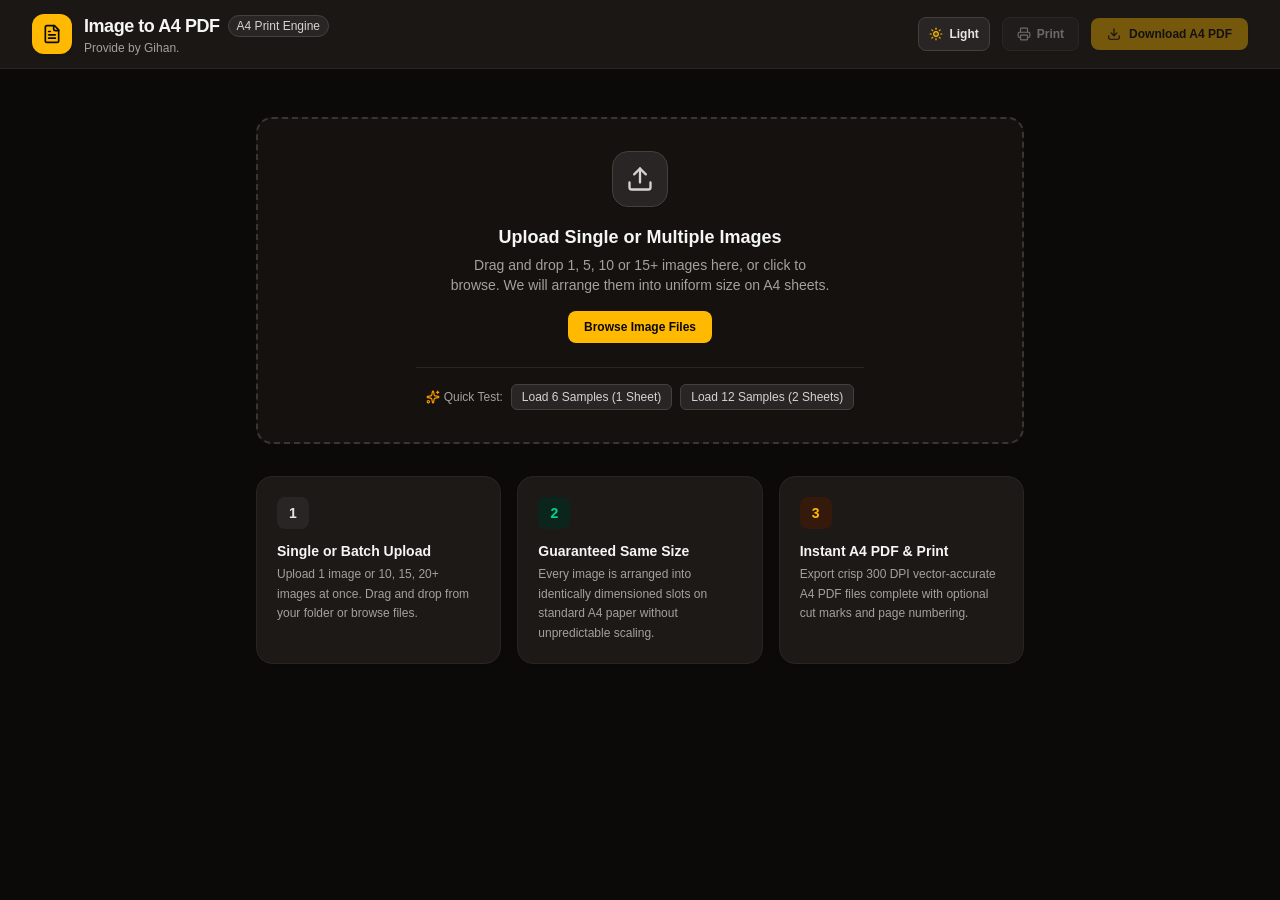
==== index.html @ 35114280 "Add files via upload" ====
<!doctype html>
<html lang="en" class="dark">
  <head>
    <meta charset="UTF-8" />
    <meta name="viewport" content="width=device-width, initial-scale=1.0" />
    <title>Image to A4 PDF Converter</title>
    <meta name="description" content="Arrange single or multiple images into uniform size on A4 sheets, automatically separate horizontal and vertical photos with a toggle switch, and export directly as high-quality PDF." />
    <meta property="og:title" content="Image to A4 PDF Converter" />
    <meta property="og:description" content="Arrange single or multiple images into uniform size on A4 sheets, automatically separate horizontal and vertical photos with a toggle switch, and export directly as high-quality PDF." />
    <meta property="og:type" content="website" />
    <meta name="twitter:card" content="summary_large_image" />
    <script>
      (function() {
        try {
          var saved = localStorage.getItem('theme');
          if (saved === 'light') {
            document.documentElement.classList.remove('dark');
          } else {
            document.documentElement.classList.add('dark');
          }
        } catch (e) {
          document.documentElement.classList.add('dark');
        }
      })();
    </script>
    <script type="module" crossorigin src="./assets/index-CgKPlGkI.js"></script>
    <link rel="stylesheet" crossorigin href="./assets/index-ODS6OtvZ.css">
  </head>
  <body class="bg-stone-100 text-stone-900 dark:bg-stone-950 dark:text-stone-100 transition-colors">
    <div id="root"></div>
  </body>
</html>
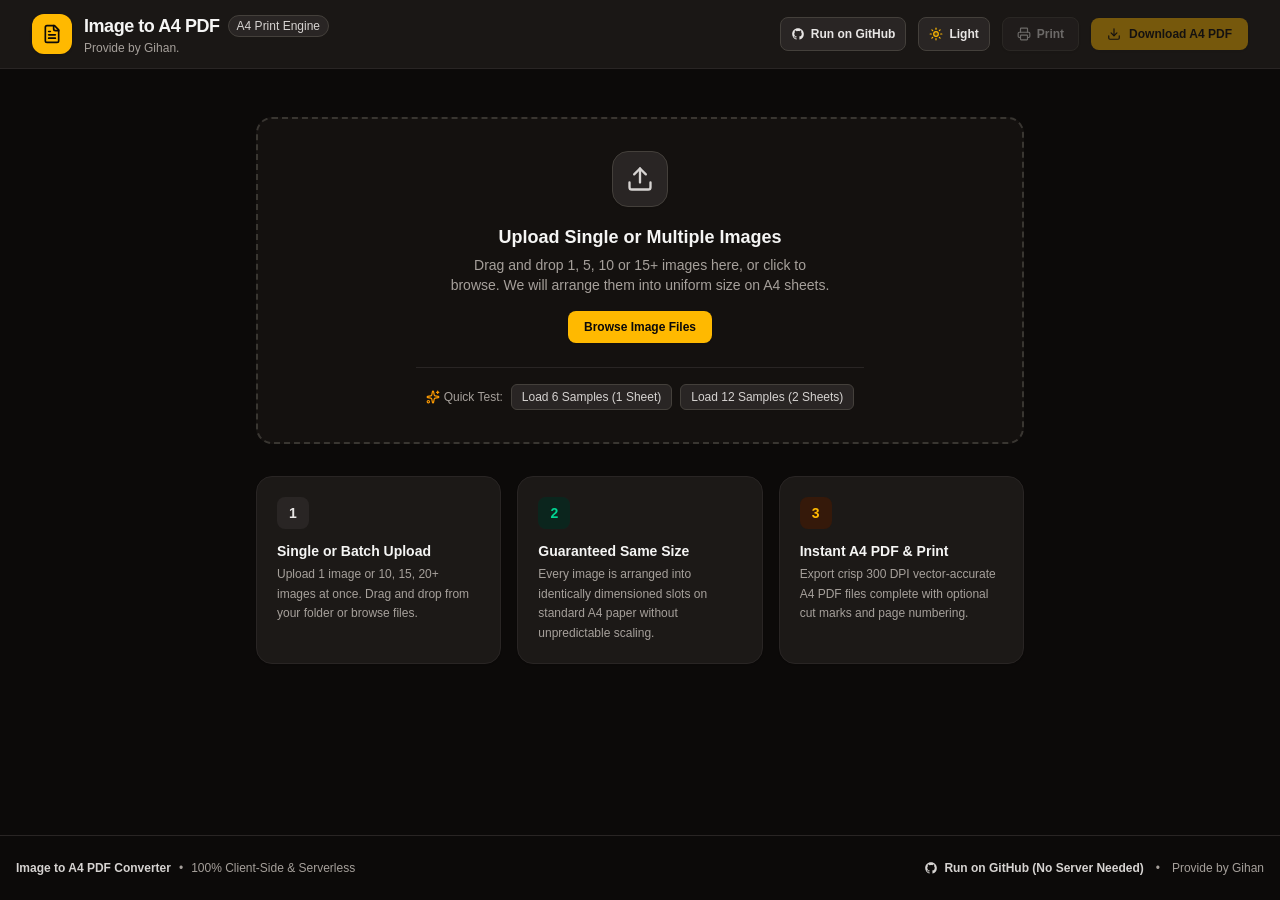
==== commit 56402d6c: "Add files via upload" ====
--- a/index.html
+++ b/index.html
@@ -23,8 +23,8 @@
         }
       })();
     </script>
-    <script type="module" crossorigin src="./assets/index-CgKPlGkI.js"></script>
-    <link rel="stylesheet" crossorigin href="./assets/index-ODS6OtvZ.css">
+    <script type="module" crossorigin src="./assets/index-D0ThckJb.js"></script>
+    <link rel="stylesheet" crossorigin href="./assets/index-DyjaPno1.css">
   </head>
   <body class="bg-stone-100 text-stone-900 dark:bg-stone-950 dark:text-stone-100 transition-colors">
     <div id="root"></div>
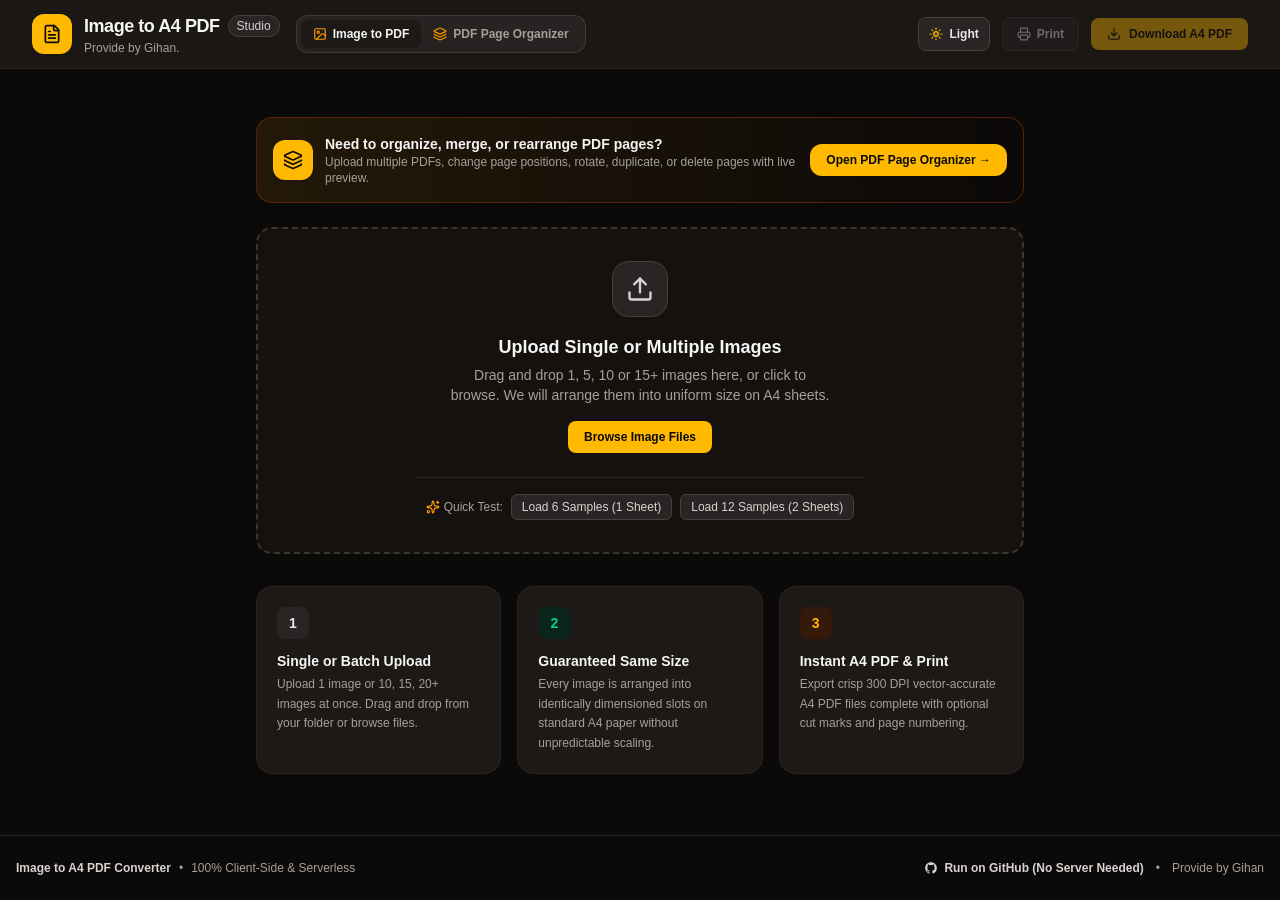
==== commit 158f1654: "Add files via upload" ====
--- a/index.html
+++ b/index.html
@@ -23,8 +23,8 @@
         }
       })();
     </script>
-    <script type="module" crossorigin src="./assets/index-D0ThckJb.js"></script>
-    <link rel="stylesheet" crossorigin href="./assets/index-DyjaPno1.css">
+    <script type="module" crossorigin src="./assets/index-7JPPoHa7.js"></script>
+    <link rel="stylesheet" crossorigin href="./assets/index-B6E4WzQE.css">
   </head>
   <body class="bg-stone-100 text-stone-900 dark:bg-stone-950 dark:text-stone-100 transition-colors">
     <div id="root"></div>
